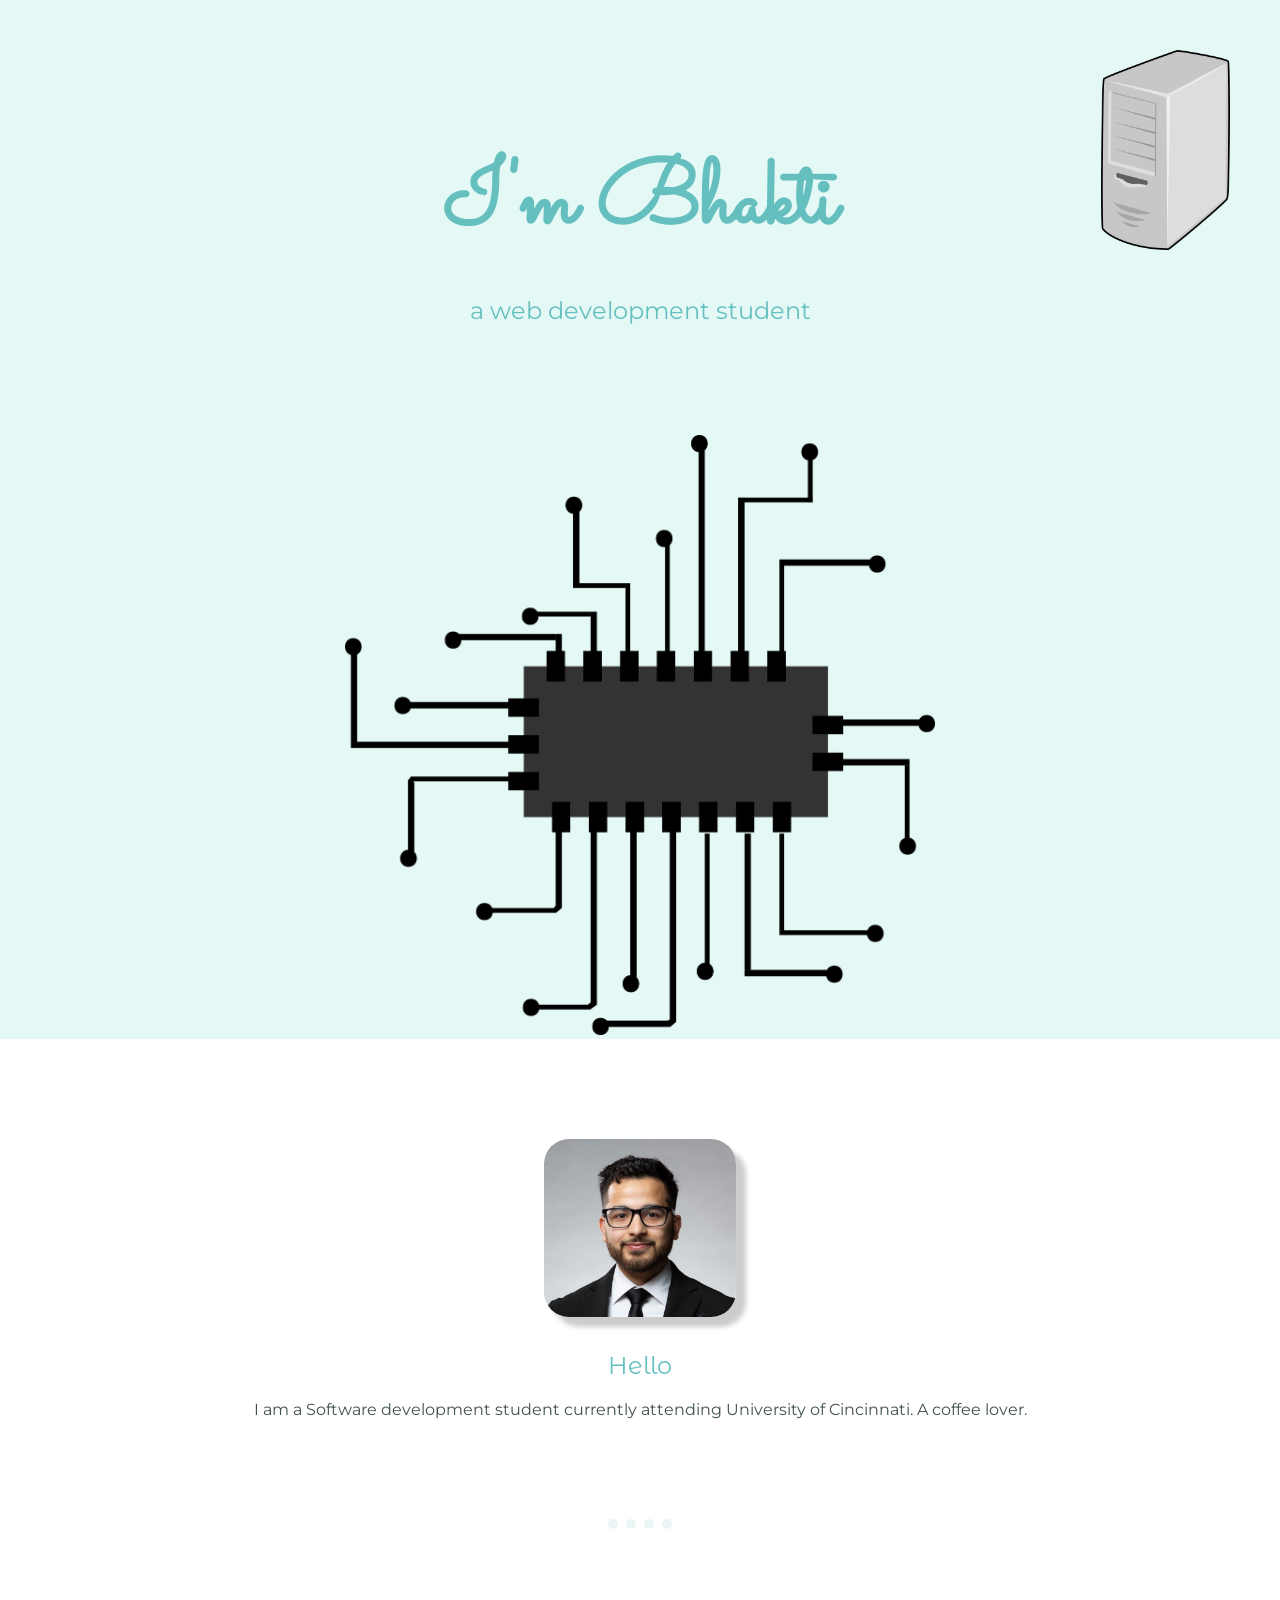
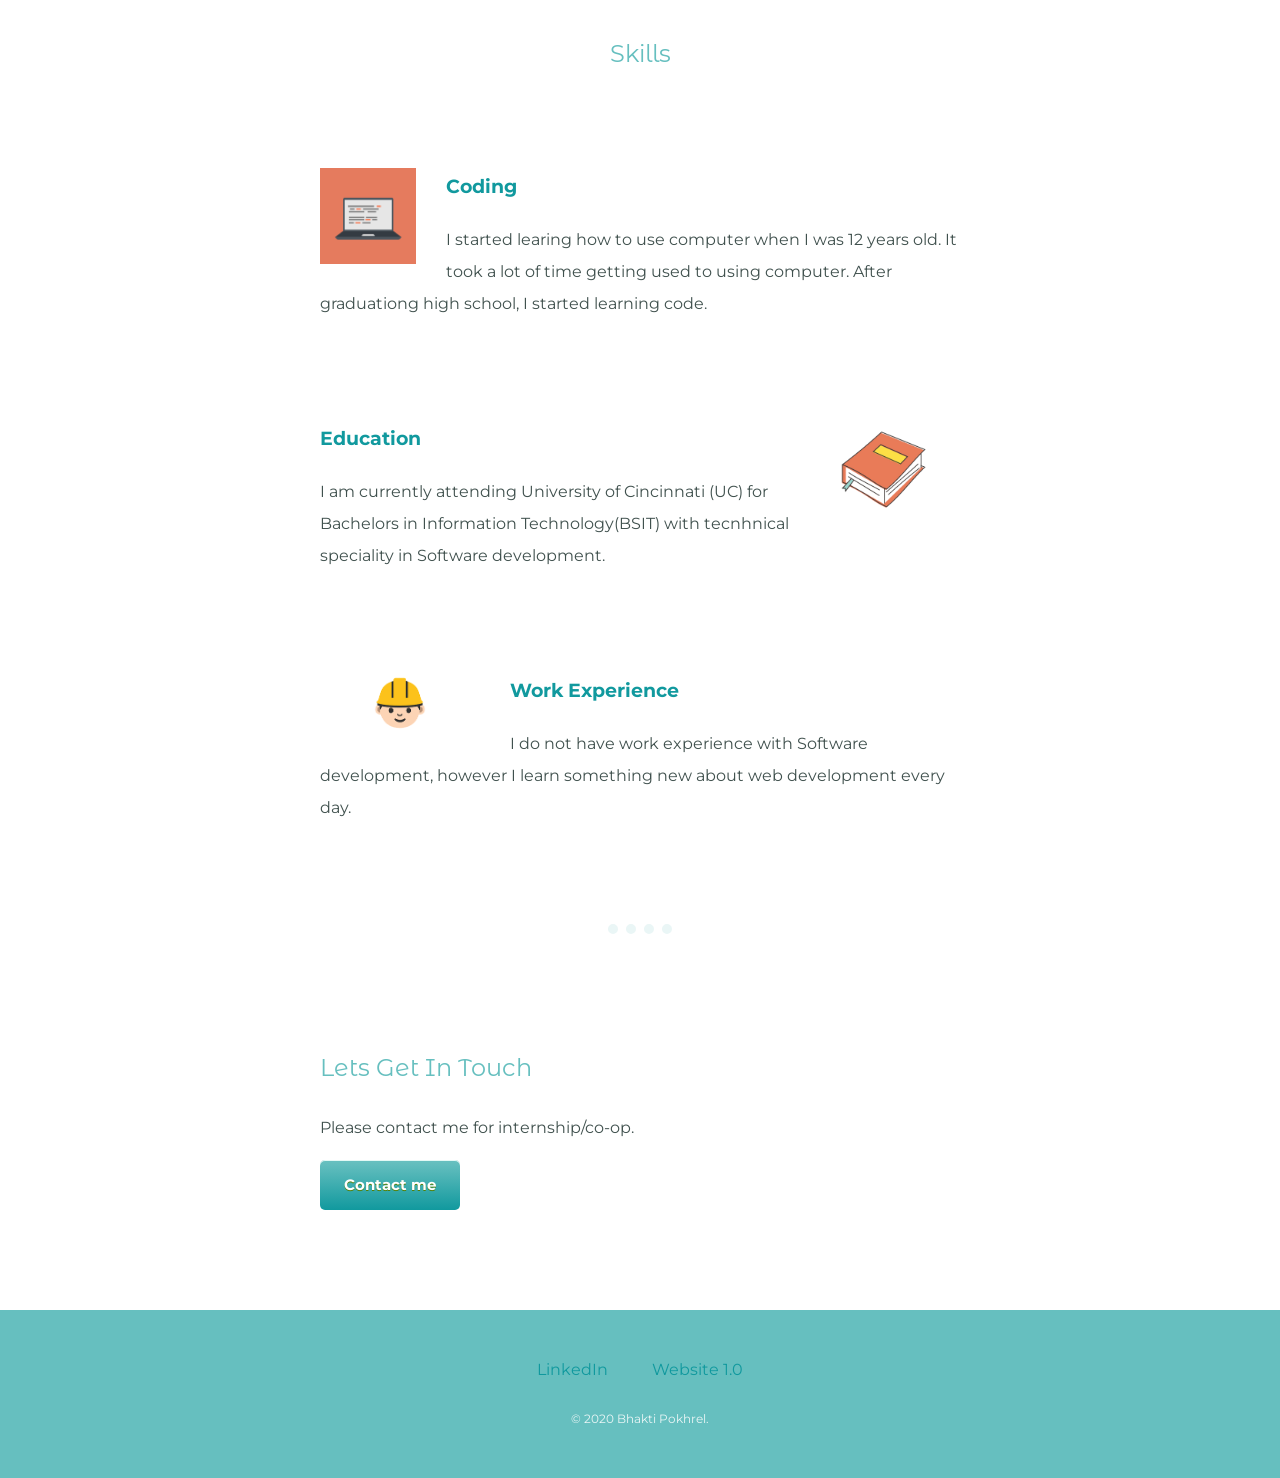
==== index.html @ ec3a749c "Update index.html" ====
<!DOCTYPE html>
<html lang="en" dir="ltr">

<head>
  <meta charset="utf-8">
  <title>Bhakti Pokhrel</title>
  <link rel="stylesheet" href="css/styles.css">
  <link rel="icon" href="favicon(1).ico">
  <link href="https://fonts.googleapis.com/css2?family=Montserrat&family=Montserrat+Alternates&family=Sacramento&display=swap" rel="stylesheet">
</head>

<body>
  <div class="top-container">
    <img class="computer" src="images/computer.png" alt="computer">
    <h1 class="Name"> I'm Bhakti</h1>
    <p class="index">a web development student</p>
    <img class="cpu" src="images/cpu.png" alt="cpu">
  </div>



  <div class="middle-container">
    <div class="profile">
      <img src="images/self.jpg" alt="Bhakti's Resume Picture" class="selfImg">
      <h2>Hello</h2>
      <p>I am a Software development student currently attending University of Cincinnati. A coffee lover.</p>
    </div>
    <hr>

    <div class="skills">
      <h2>Skills</h2>
      <div class="skill-row">
        <img class="skill-pic" src="images/skill.png" alt="Skill picture">

        <h3>Coding</h3>
        <p class="skill-p">I started learing how to use computer when I was 12 years old. It took a lot of time getting used to using computer. After graduationg high school, I started learning code.</p>
      </div>
      <div class="skill-row">
        <img class="book" src="images/book (2).png" alt="Education">
        <h3>Education</h3>
        <p class="education-p">I am currently attending University of Cincinnati (UC) for Bachelors in Information Technology(BSIT) with tecnhnical speciality in Software development.</p>
      </div>

      <div class="skill-row">
        <img class="work" src="images/work.png" alt="Work-pic">
        <h3>Work Experience</h3>
        <p class="work-p">I do not have work experience with Software development, however I learn something new about web development every day.</p>
      </div>
    </div>
    <hr>

    <div class="contact-me">
        <h2>Lets Get In Touch</h2>
        <p>Please contact me for internship/co-op. </p>
        <a class="contact-btn" href="mailto:pokhrebi@mail.uc.edu">Contact me</a>
    </div>
  </div>


  <div class="bottom-container">
    <a class="linkedin" href="https://www.linkedin.com/in/bhaktipokhrel">LinkedIn</a>
    <a class="web-link" href="https://pokhrebi.github.io/CV/">Website 1.0</a>
    <p class="bottom-footer">© 2020 Bhakti Pokhrel.</p>
  </div>

</body>

</html>
---- css/styles.css ----
body {
  margin: 0;
  color: #40514E;
  text-align: center;
  font-family: 'Montserrat', sans-serif;
  font-size: 100%;
}

h1 {
  font-size: 5.625rem;
  color: #66BFBF;
  margin-top: 50px auto 0px auto;
  font-family: 'Sacramento', cursive;
  line-height: 1;
}

h2 {
  color: #66BFBF;
  font-family: 'Montserrat Alternates', sans-serif;
  font-weight: normal;
  padding-top: 10px;
}

h3 {
  color: #11999E;
  font-family: 'Montserrat', sans-serif;
}

.top-container {
  background-color: #E4F9F5;
  position: relative;
  padding-top: 100px;
}

.selfImg {
  width: 15%;
  -moz-box-shadow: 10px 10px 5px #ccc;
  -webkit-box-shadow: 10px 10px 5px #ccc;
  box-shadow: 10px 10px 5px #ccc;
  -moz-border-radius: 25px;
  -webkit-border-radius: 25px;
  border-radius: 25px;
}

hr {
  border-style: none;
  border-top-style: dotted;
  border-color: #EAF6F6;
  border-width: 10px;
  width: 5%;
  margin: 100px auto;
}

.br {
  background-color: white;
}

.index {
  font-size: 1.5rem;
  color: #66BFBF;
  font-weight: normal;
  line-height: .005;
}

.contact-btn {
  -moz-box-shadow: inset 0px 1px 0px 0px #E4F9F5;
  -webkit-box-shadow: inset 0px 1px 0px 0px #E4F9F5;
  box-shadow: inset 0px 1px 0px 0px #E4F9F5;
  background: -webkit-gradient(linear, left top, left bottom, color-stop(0.05, #66BFBF), color-stop(1, #11999E));
  background: -moz-linear-gradient(center top, #66BFBF 5%, #11999E 100%);
  filter: progid:DXImageTransform.Microsoft.gradient(startColorstr='#66BFBF', endColorstr='#11999E');
  background-color: #66BFBF;
  -webkit-border-top-left-radius: 5px;
  -moz-border-radius-topleft: 5px;
  border-top-left-radius: 5px;
  -webkit-border-top-right-radius: 5px;
  -moz-border-radius-topright: 5px;
  border-top-right-radius: 5px;
  -webkit-border-bottom-right-radius: 5px;
  -moz-border-radius-bottomright: 5px;
  border-bottom-right-radius: 5px;
  -webkit-border-bottom-left-radius: 5px;
  -moz-border-radius-bottomleft: 5px;
  border-bottom-left-radius: 5px;
  text-indent: 0;
  display: inline-block;
  color: #ffffff;
  font-family: 'Montserrat', sans-serif;
  font-size: 15px;
  font-weight: bold;
  font-style: normal;
  height: 50px;
  line-height: 50px;
  width: 140px;
  text-decoration: none;
  text-align: center;
  text-shadow: 0px 1px 0px #528009;
}

.contact-btn:hover {
  background: -webkit-gradient(linear, left top, left bottom, color-stop(0.05, #11999E), color-stop(1, #66BFBF));
  background: -moz-linear-gradient(center top, #11999E 5%, #66BFBF 100%);
  filter: progid:DXImageTransform.Microsoft.gradient(startColorstr='#11999E', endColorstr='#66BFBF');
  background-color: #11999E;
}

.contact-btn:active {
  position: relative;
  top: 1px;
}

.middle-container {
  margin: 100px 0;
  background-color: white;
}

.bottom-container {
  background-color: #66BFBF;
  padding: 50px 0 20px;
}

.skill-row {
  width: 50%;
  margin: 100px auto 100px auto;
  text-align: left;
  line-height: 2;
}

.computer {
  height: 200px;
  width: auto;
  position: absolute;
  right: 50px;
  top: 50px;
}

.cpu {
  height: 600px;
  width: auto;
  margin: 0 auto;
  padding-top: 100px;
}

.web-link {
  text-decoration: none;
  color: #11999E;
  display: inline;
  font-size: 100%;
  margin: 10px 20px;
}

.linkedin {
  text-decoration: none;
  color: #11999E;
  display: inline;
  font-size: 100%;
  margin: 10px 20px;
}

.book {
  width: 15%;
  float: right;
  margin-right: 30px;
}

.skill-pic {
  width: 15%;
  float: left;
  margin-right: 30px;
}

.work {
  width: 25%;
  float: left;
  margin-right: 30px;
}

.bottom-footer {
  color: #EAF6F6;
  font-size: 0.75rem;
  padding: 20px 0;

}

.contact-me {
  width: 50%;
  margin: 100px auto 100px auto;
  text-align: left;
  line-height: 2;
}

a:hover {
  text-decoration: underline;
  text-decoration-color: grey;
  color:#EAF6F6;
}
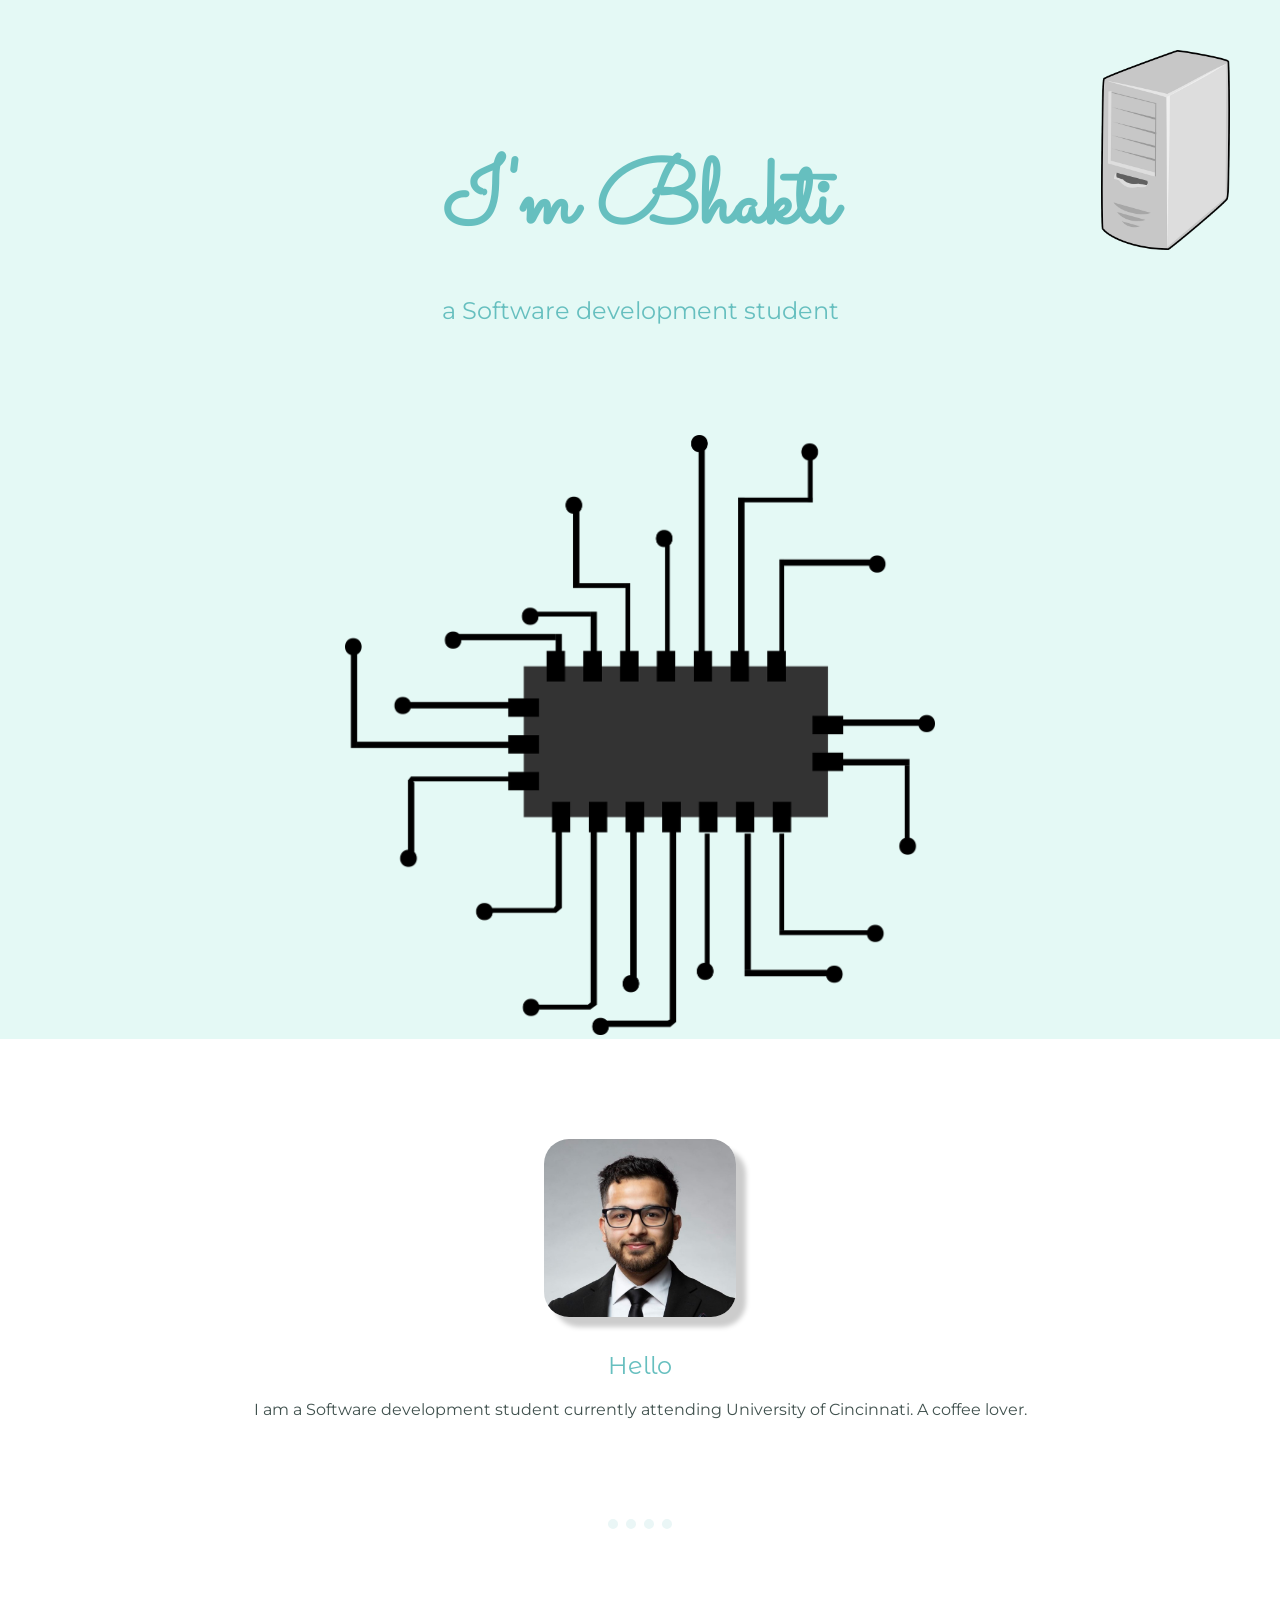
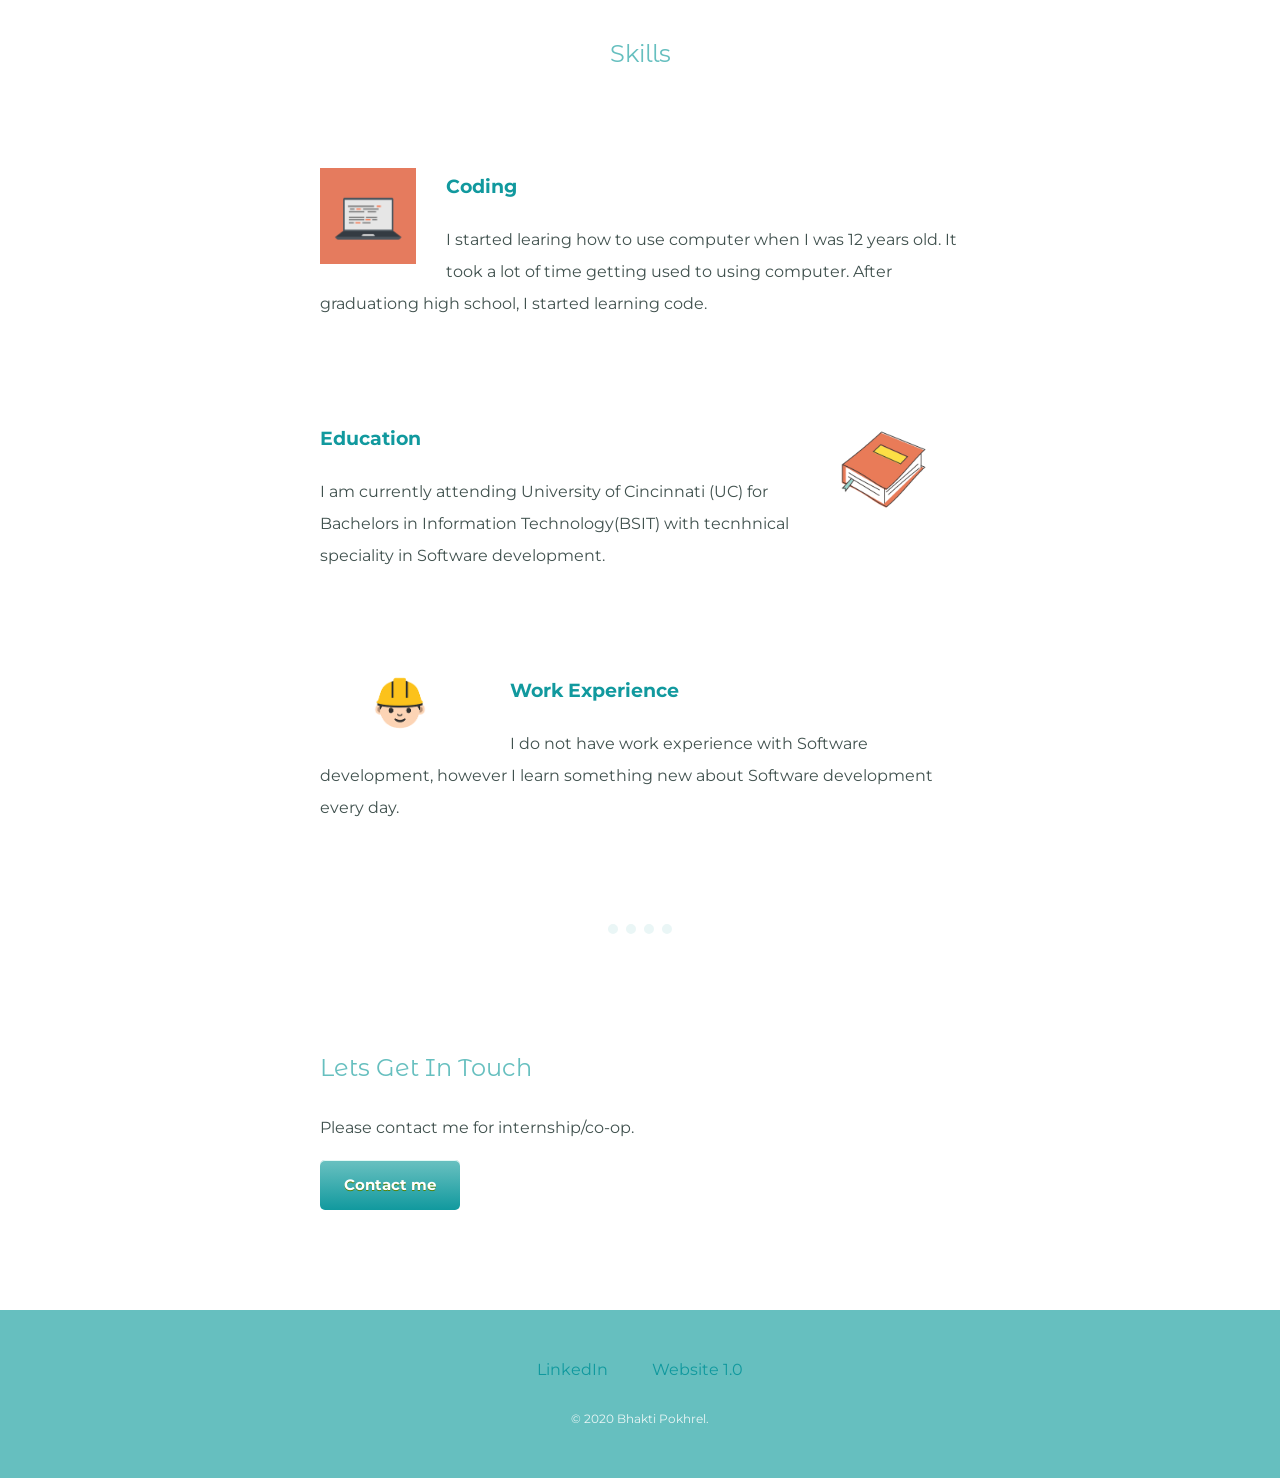
==== commit f336bc6f: "Update index.html" ====
--- a/index.html
+++ b/index.html
@@ -13,7 +13,7 @@
   <div class="top-container">
     <img class="computer" src="images/computer.png" alt="computer">
     <h1 class="Name"> I'm Bhakti</h1>
-    <p class="index">a web development student</p>
+    <p class="index">a Software development student</p>
     <img class="cpu" src="images/cpu.png" alt="cpu">
   </div>
 
@@ -44,7 +44,7 @@
       <div class="skill-row">
         <img class="work" src="images/work.png" alt="Work-pic">
         <h3>Work Experience</h3>
-        <p class="work-p">I do not have work experience with Software development, however I learn something new about web development every day.</p>
+        <p class="work-p">I do not have work experience with Software development, however I learn something new about Software development every day.</p>
       </div>
     </div>
     <hr>
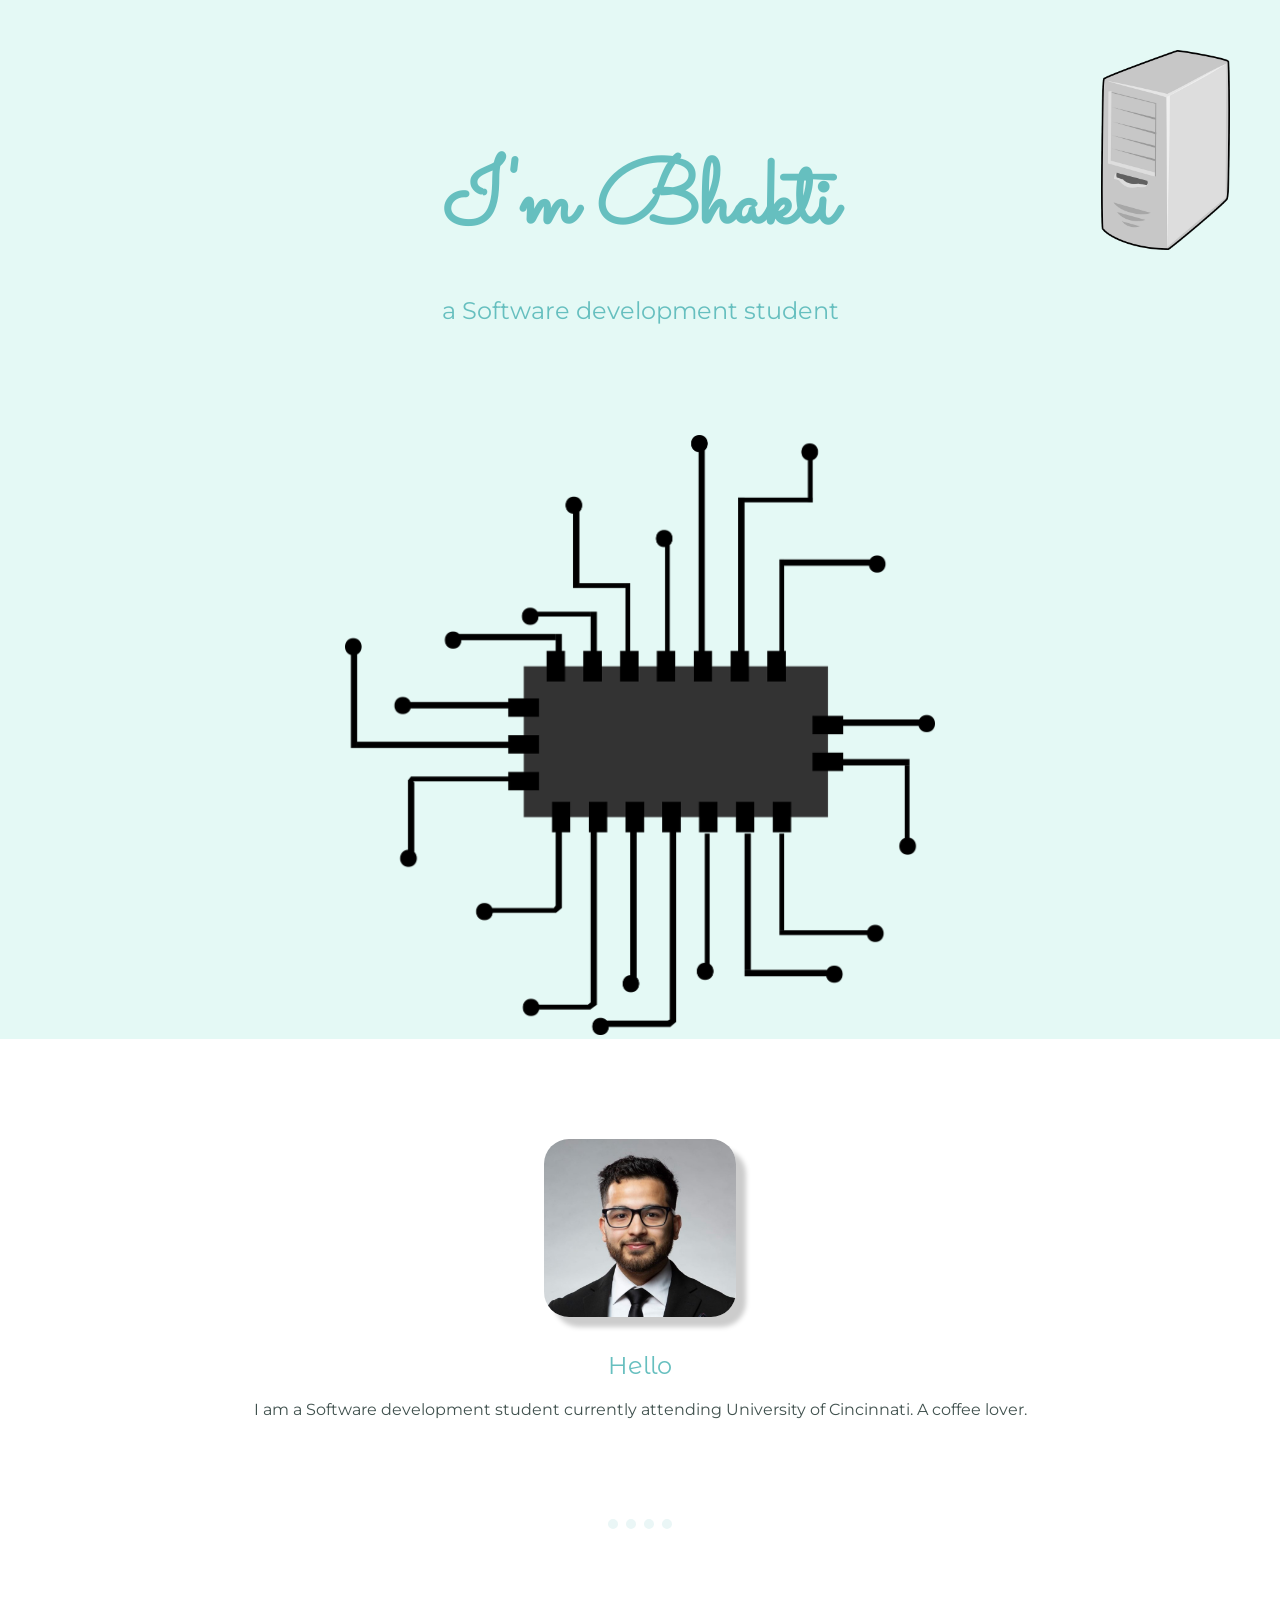
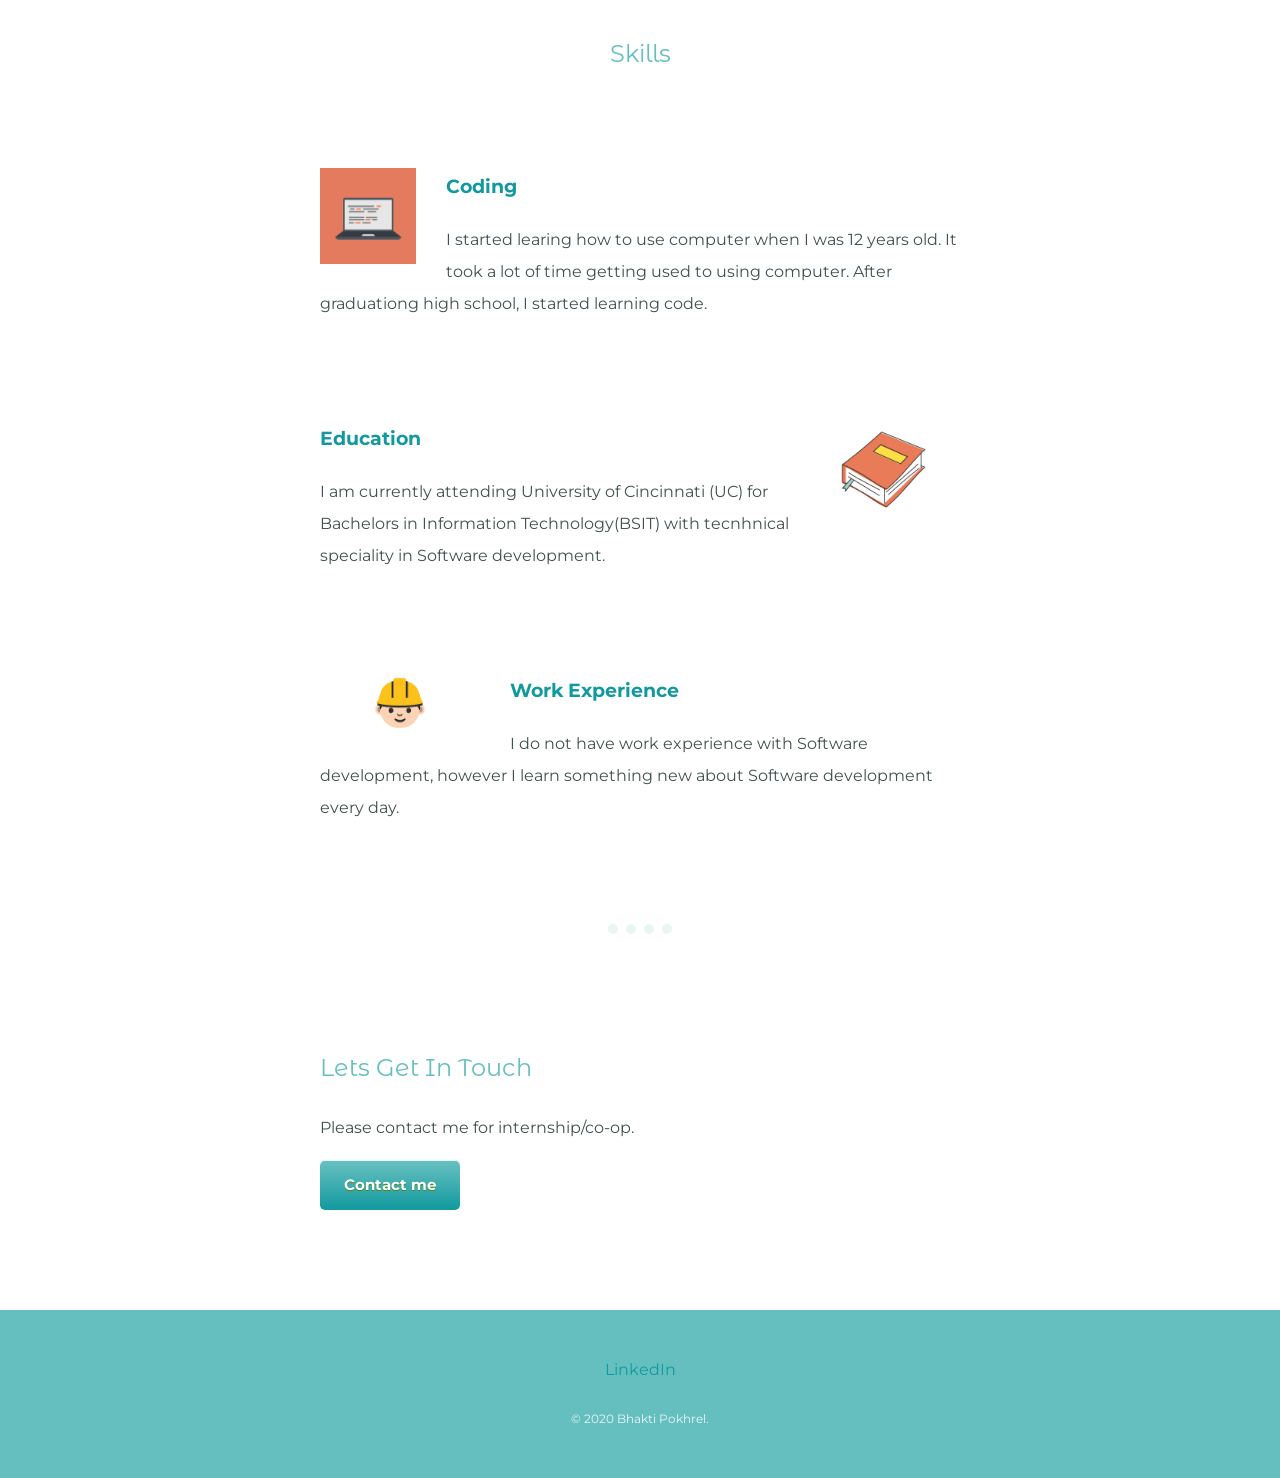
==== commit be3d376d: "Update index.html" ====
--- a/index.html
+++ b/index.html
@@ -59,7 +59,6 @@
 
   <div class="bottom-container">
     <a class="linkedin" href="https://www.linkedin.com/in/bhaktipokhrel">LinkedIn</a>
-    <a class="web-link" href="https://pokhrebi.github.io/CV/">Website 1.0</a>
     <p class="bottom-footer">© 2020 Bhakti Pokhrel.</p>
   </div>
 
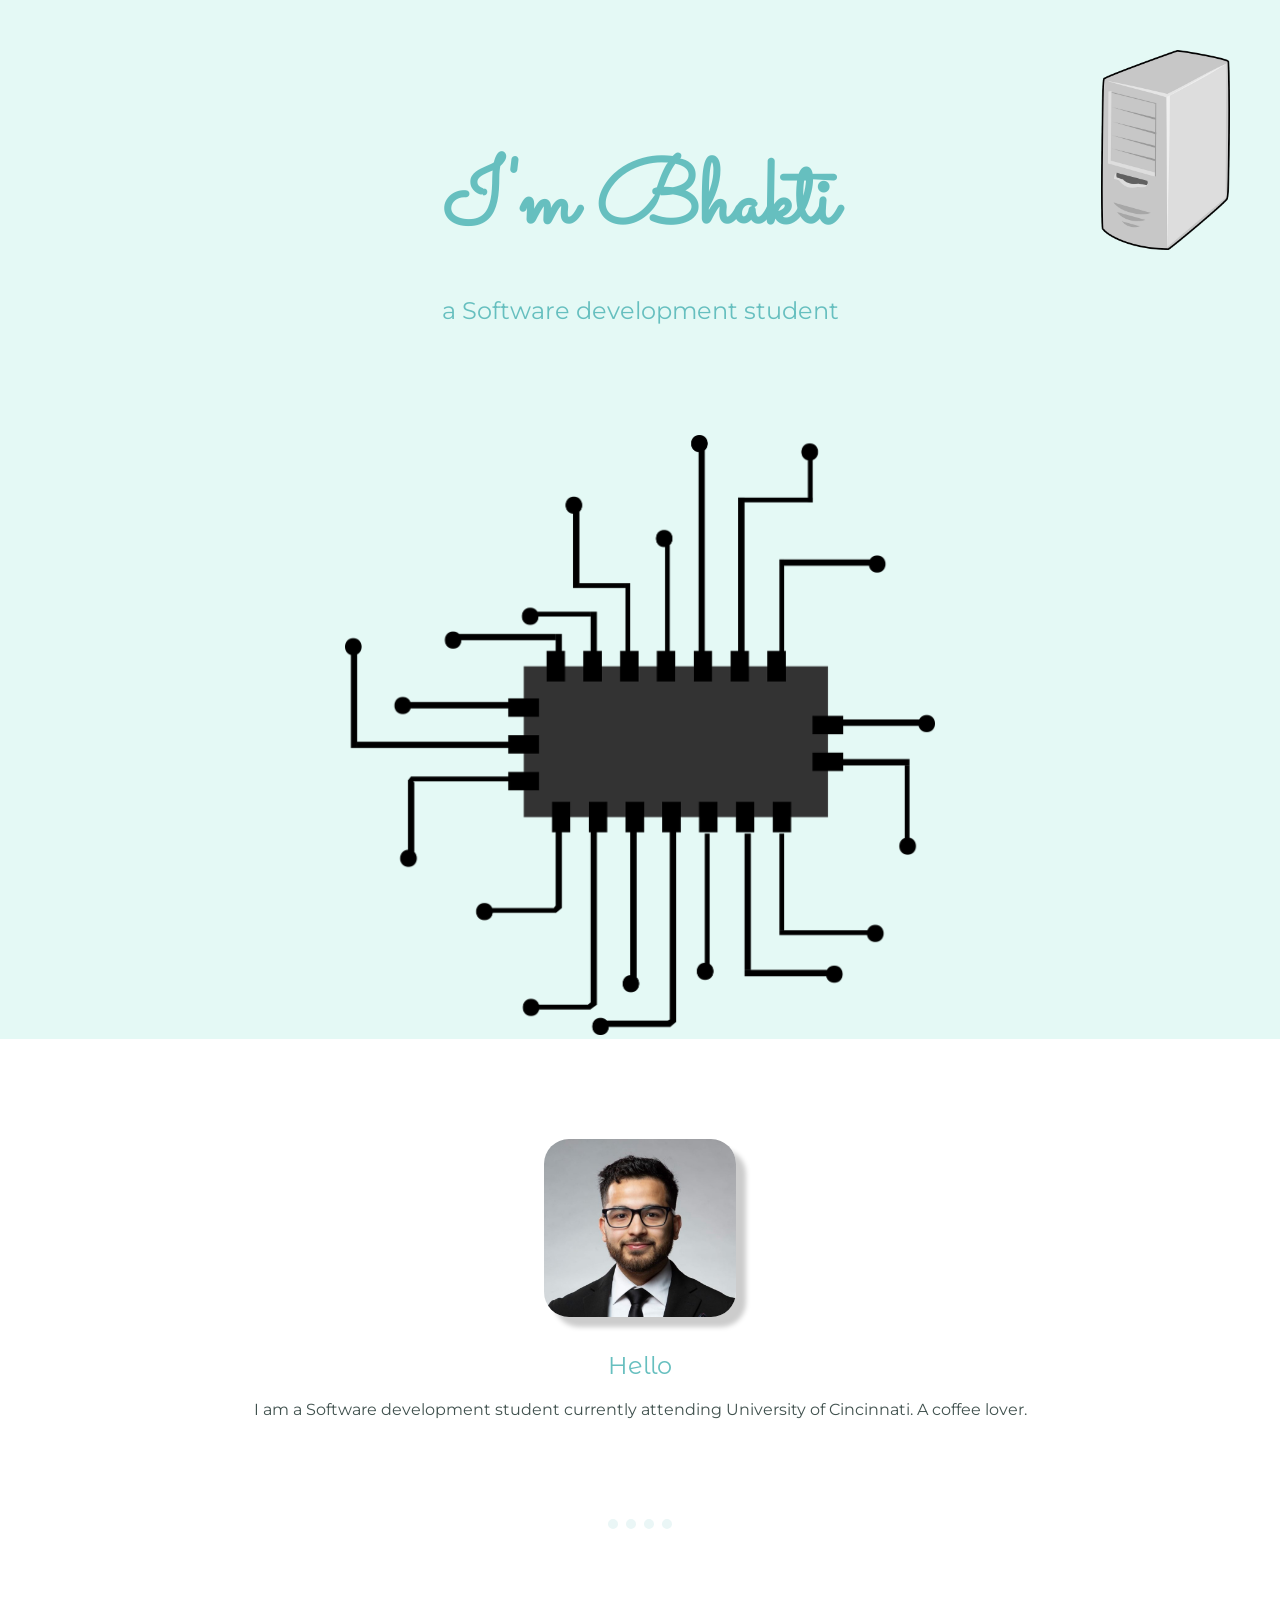
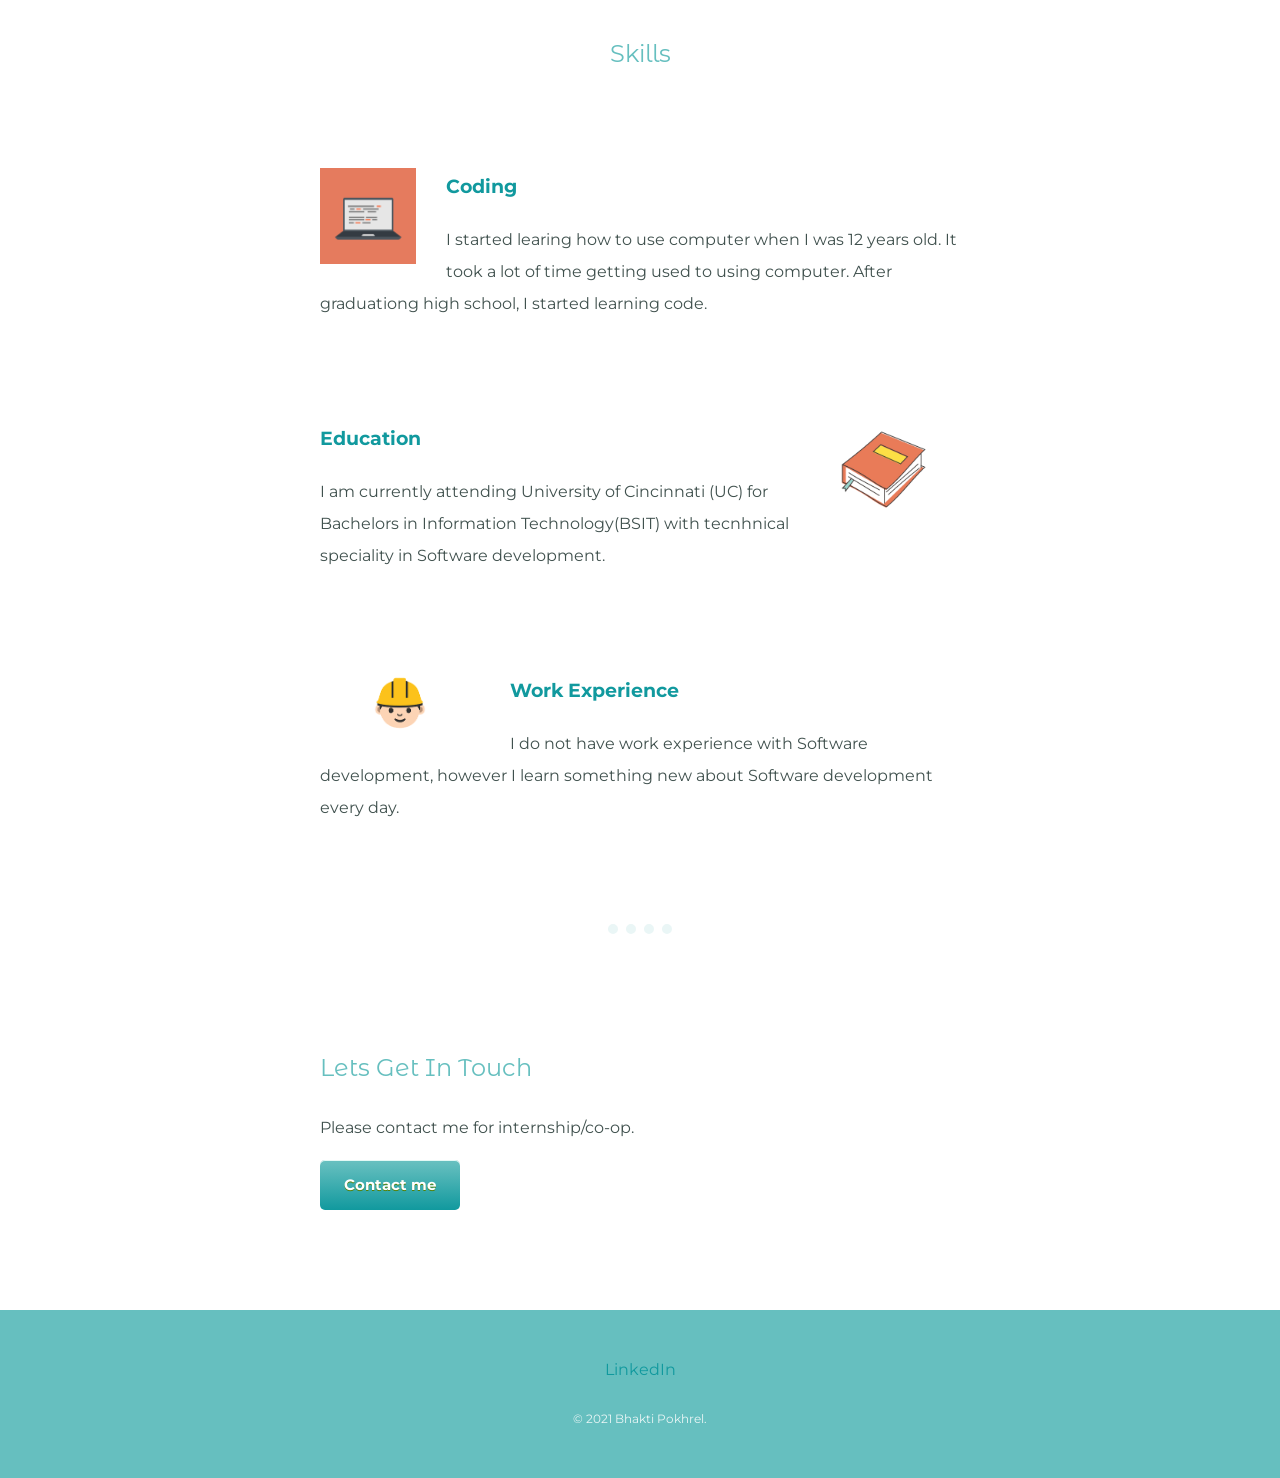
==== commit 9be5f4d1: "Update index.html" ====
--- a/index.html
+++ b/index.html
@@ -59,7 +59,7 @@
 
   <div class="bottom-container">
     <a class="linkedin" href="https://www.linkedin.com/in/bhaktipokhrel">LinkedIn</a>
-    <p class="bottom-footer">© 2020 Bhakti Pokhrel.</p>
+    <p class="bottom-footer">© 2021 Bhakti Pokhrel.</p>
   </div>
 
 </body>
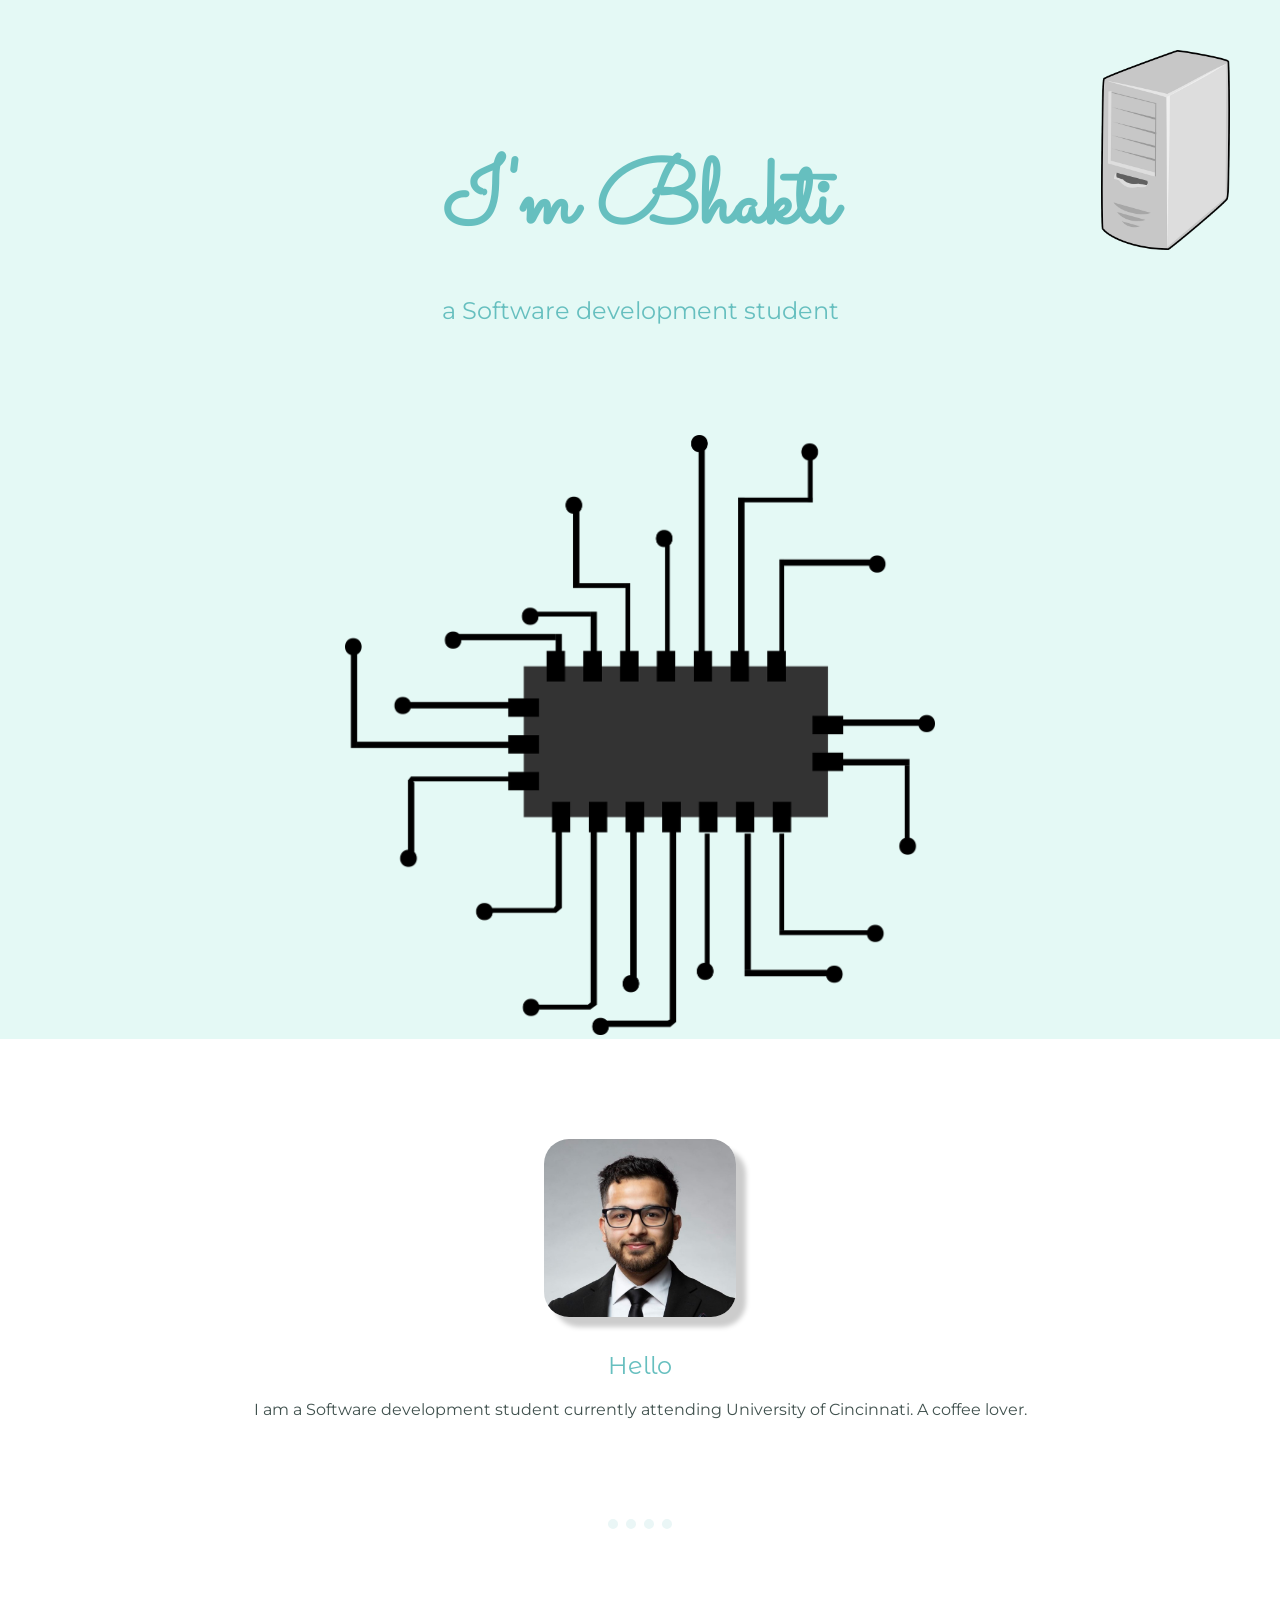
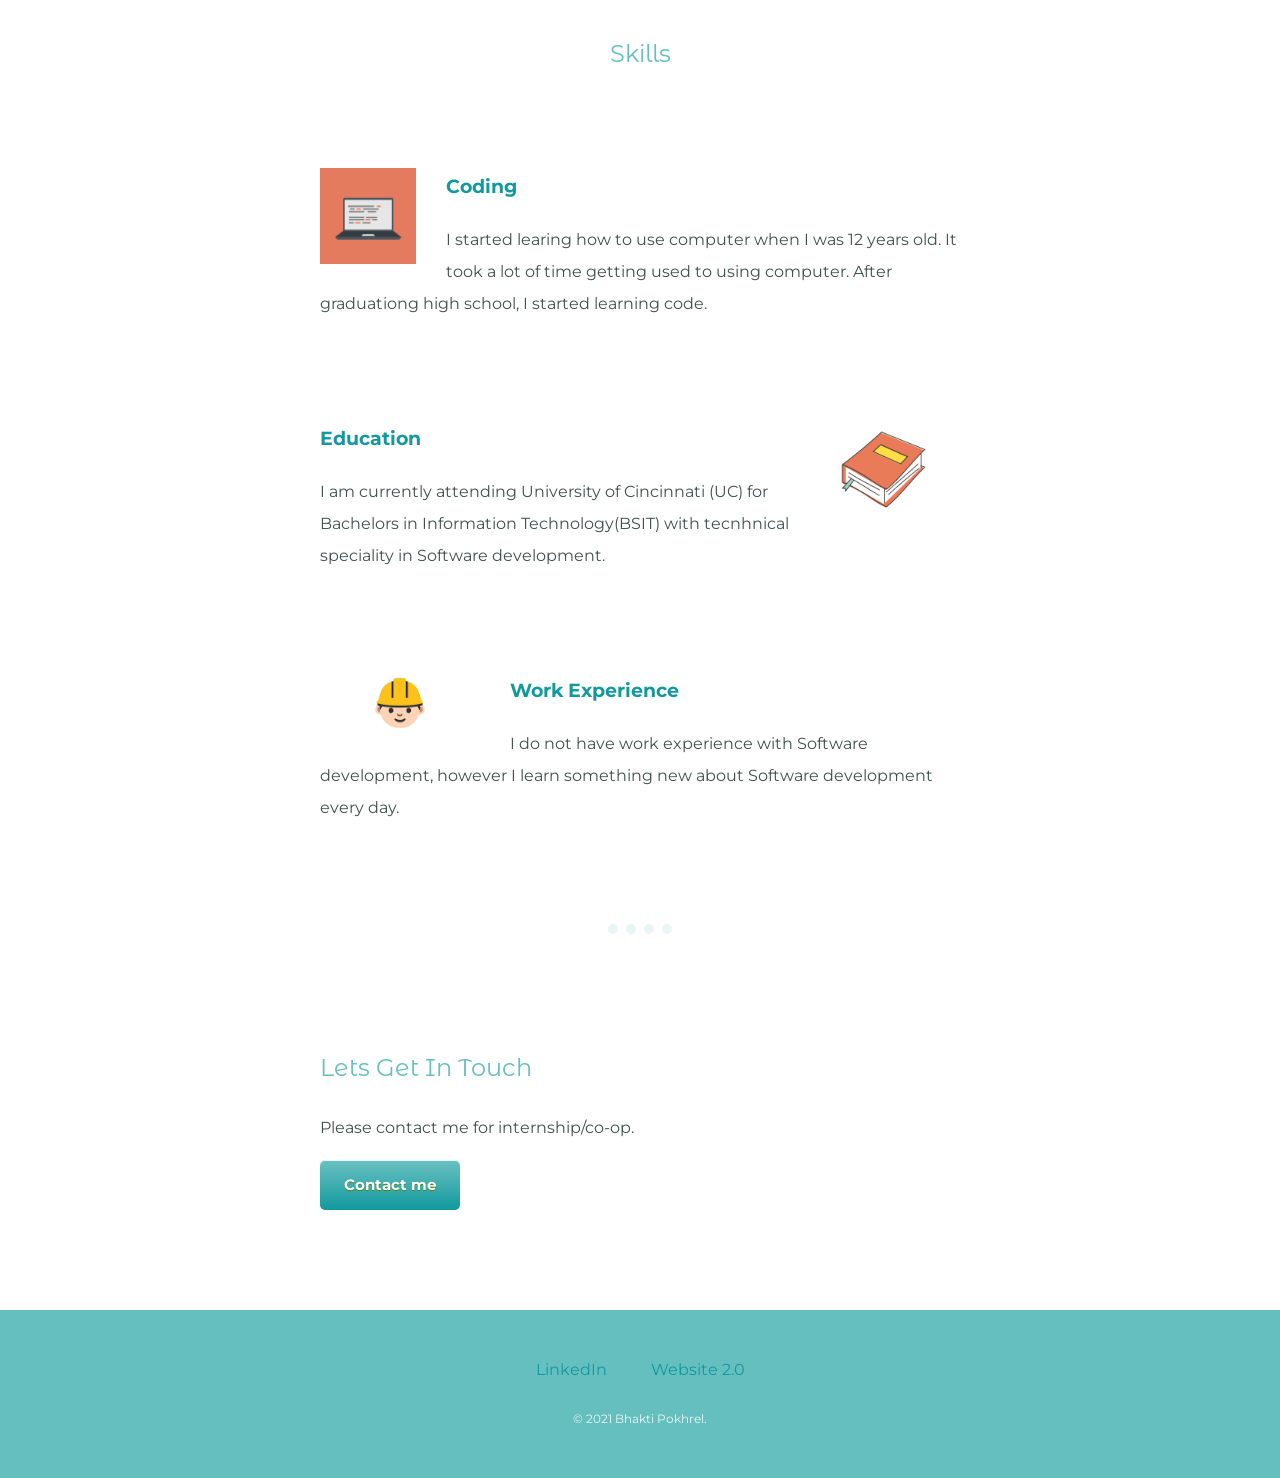
==== commit 61de871a: "Update index.html" ====
--- a/index.html
+++ b/index.html
@@ -59,6 +59,7 @@
 
   <div class="bottom-container">
     <a class="linkedin" href="https://www.linkedin.com/in/bhaktipokhrel">LinkedIn</a>
+    <a class= "web-link" href="https://pokhrebi.github.io/CV-2.0/"> Website 2.0 </a>
     <p class="bottom-footer">© 2021 Bhakti Pokhrel.</p>
   </div>
 
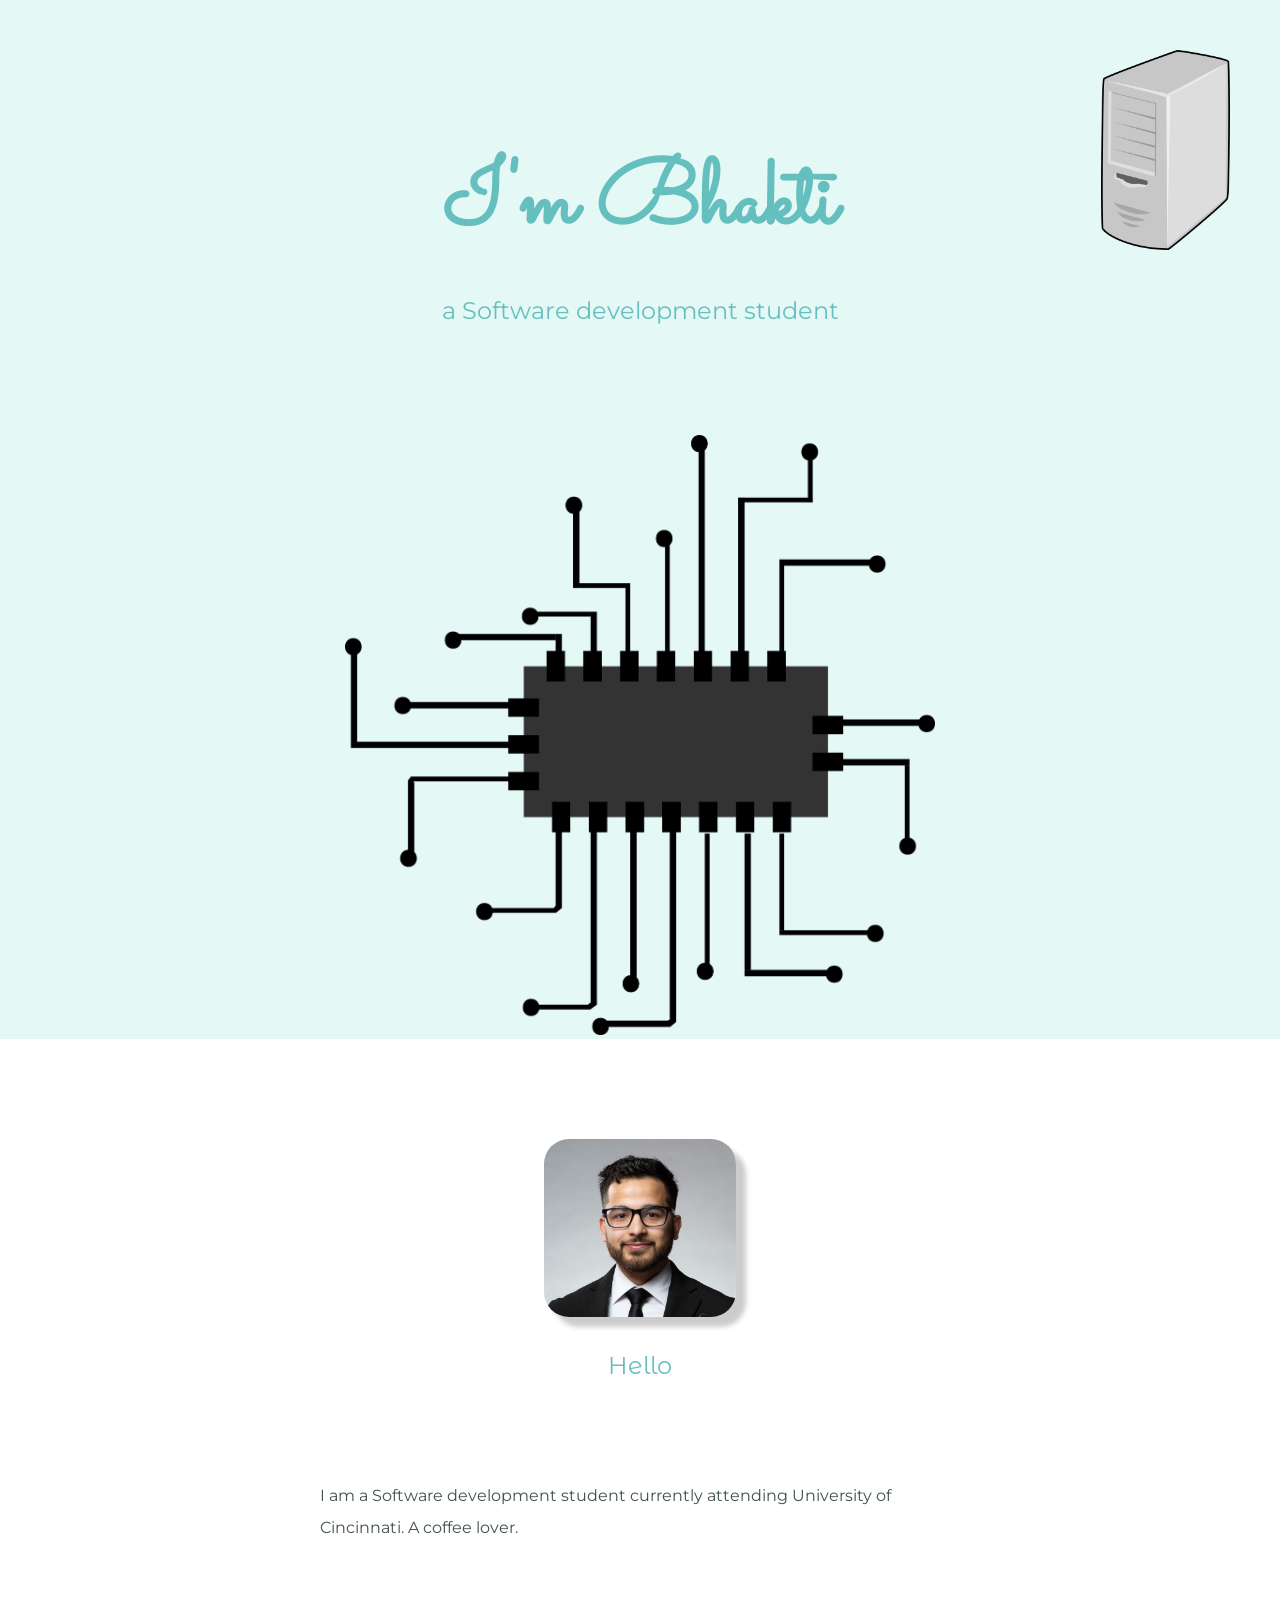
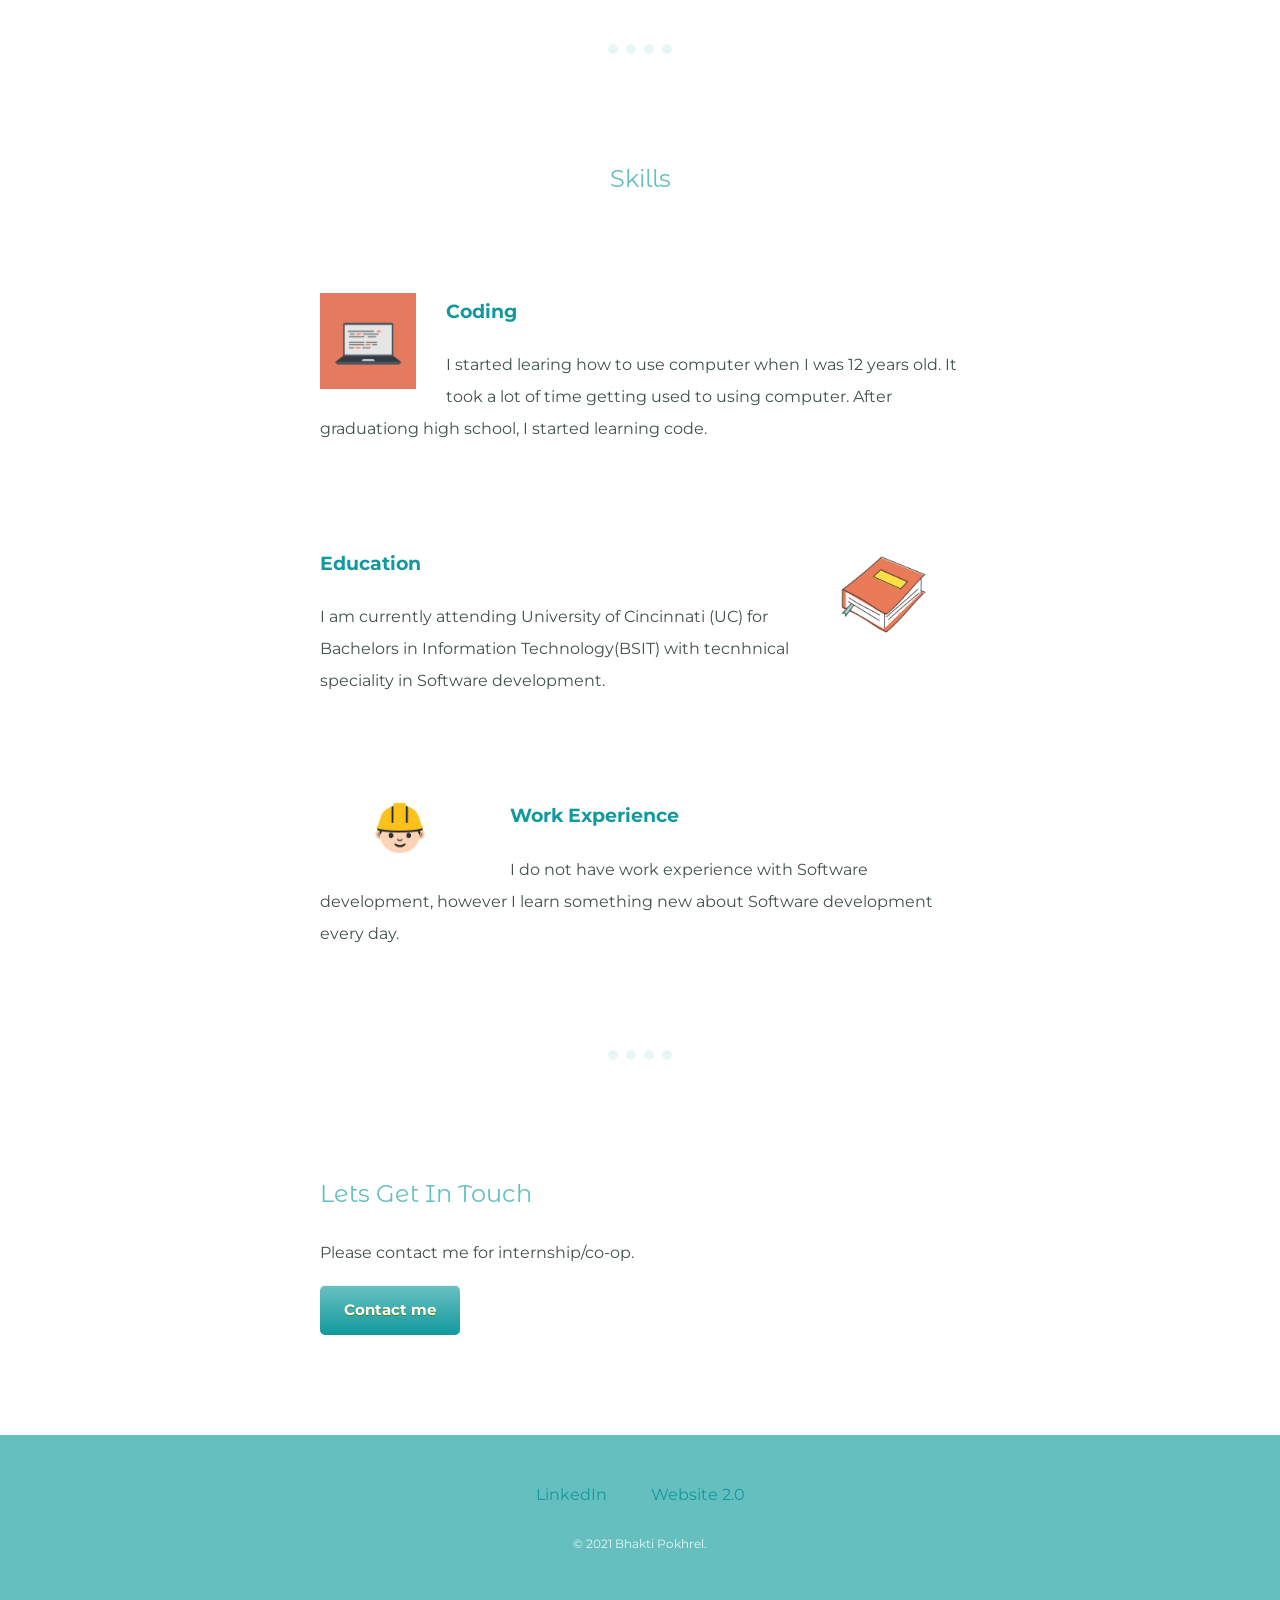
==== commit 62ea6f63: "Update index.html" ====
--- a/index.html
+++ b/index.html
@@ -5,7 +5,10 @@
   <meta charset="utf-8">
   <title>Bhakti Pokhrel</title>
   <link rel="stylesheet" href="css/styles.css">
-  <link rel="icon" href="favicon(1).ico">
+  <link rel="apple-touch-icon" sizes="180x180" href="/apple-touch-icon.png">
+  <link rel="icon" type="image/png" sizes="32x32" href="/favicon-32x32.png">
+  <link rel="icon" type="image/png" sizes="16x16" href="/favicon-16x16.png">
+  <link rel="manifest" href="/site.webmanifest">
   <link href="https://fonts.googleapis.com/css2?family=Montserrat&family=Montserrat+Alternates&family=Sacramento&display=swap" rel="stylesheet">
 </head>
 
@@ -23,7 +26,9 @@
     <div class="profile">
       <img src="images/self.jpg" alt="Bhakti's Resume Picture" class="selfImg">
       <h2>Hello</h2>
+      <div class= "skill-row">
       <p>I am a Software development student currently attending University of Cincinnati. A coffee lover.</p>
+      </div>
     </div>
     <hr>
 
